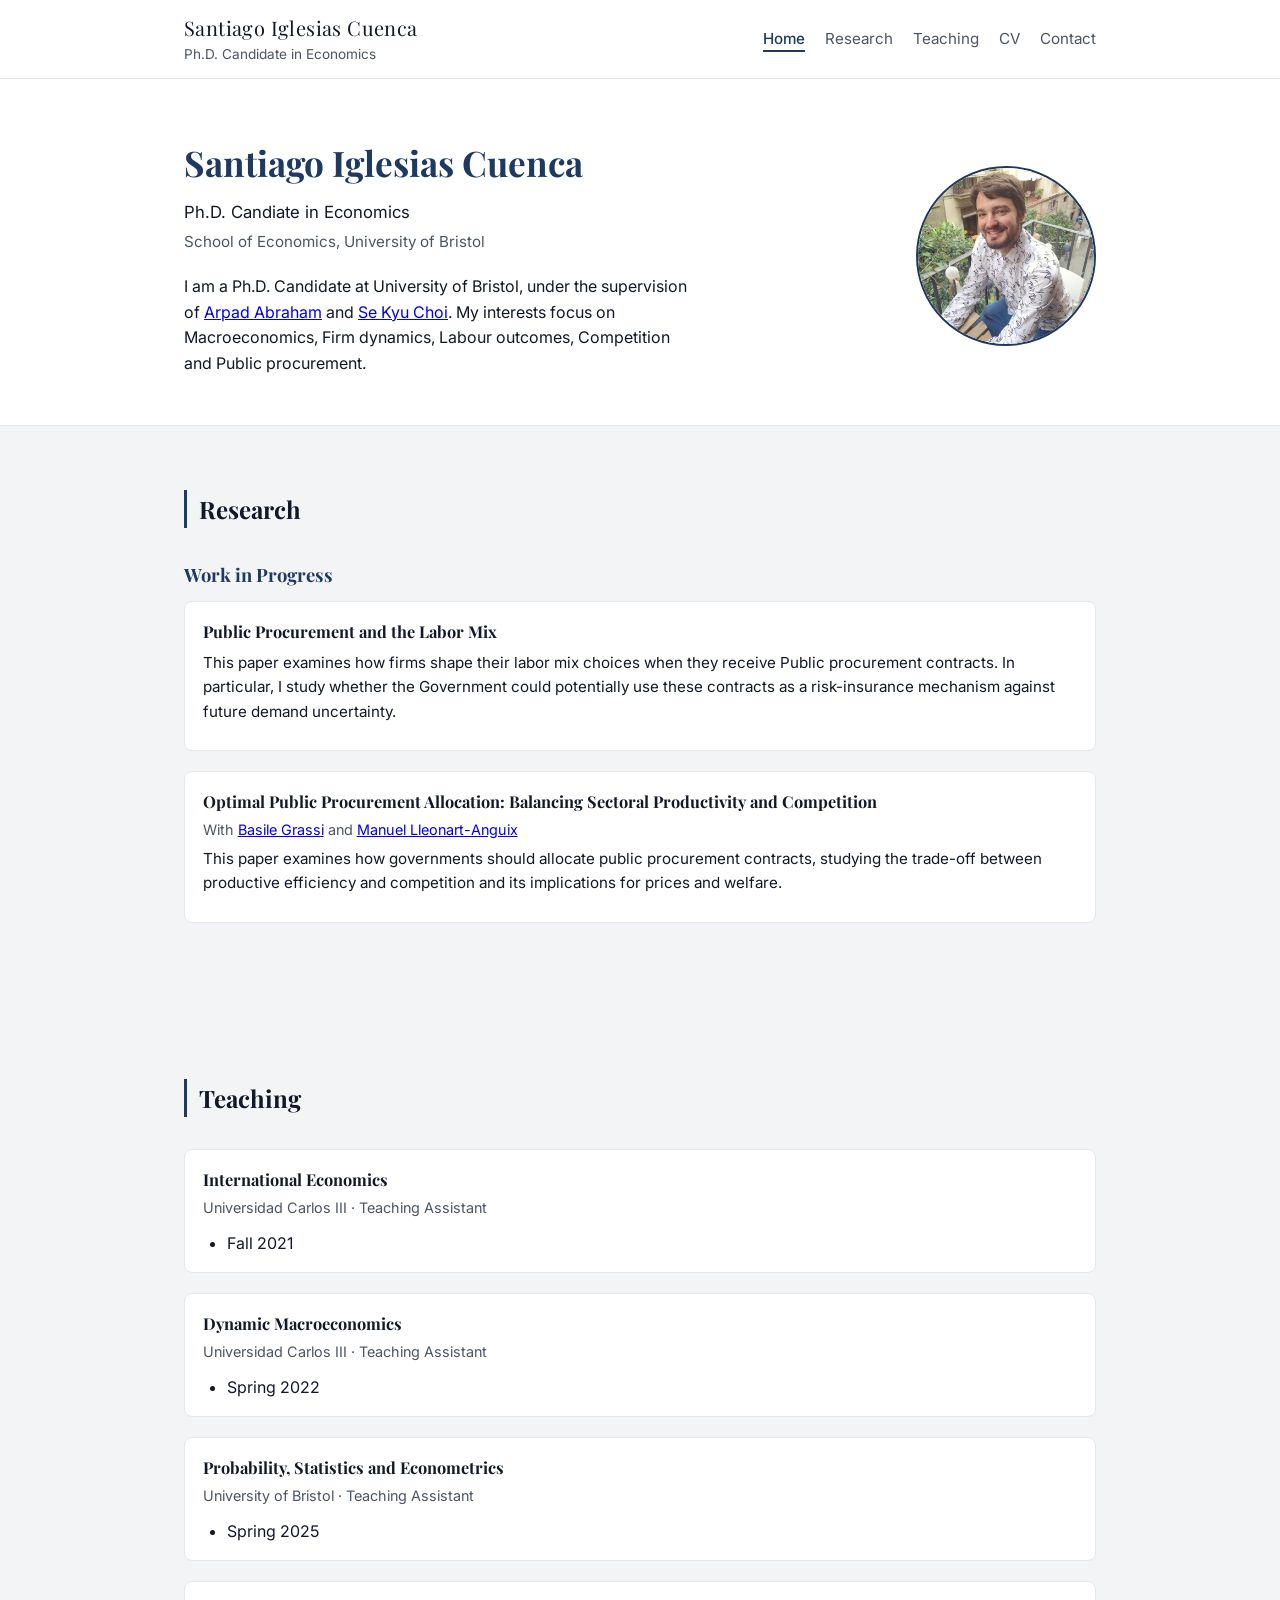
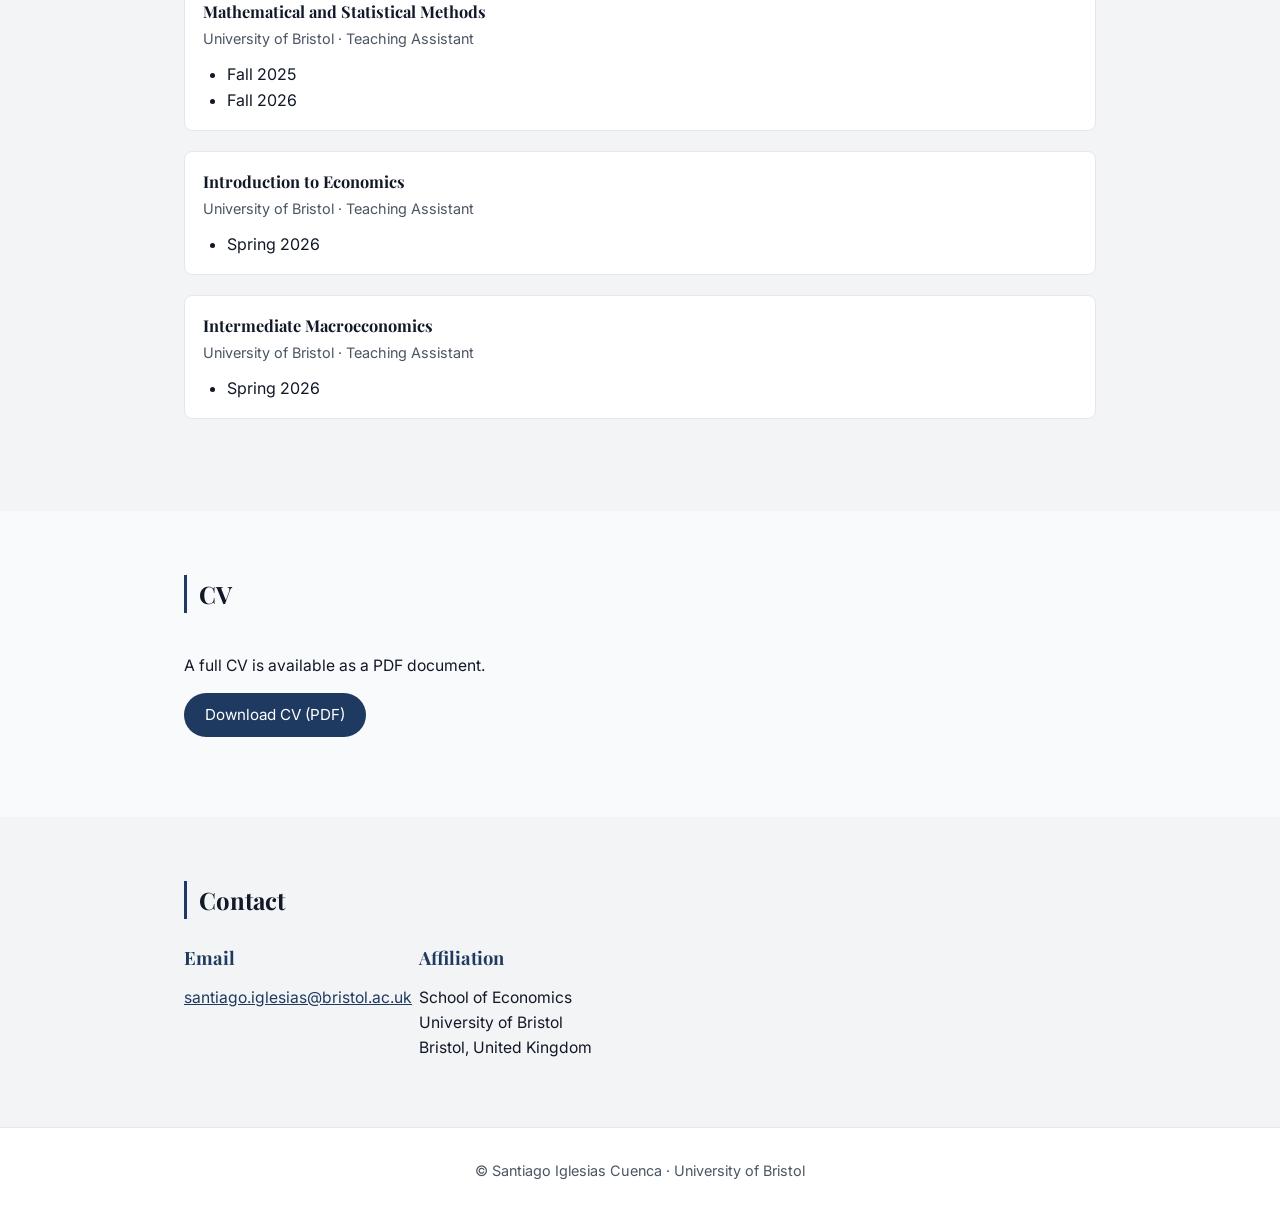
==== index.html @ f50ec3f9 "Update index.html" ====
<!DOCTYPE html>
<html lang="en">
<head>
  <!-- Google tag (gtag.js) -->
<script async src="https://www.googletagmanager.com/gtag/js?id=G-5MHRE9L8VY"></script>
<script>
  window.dataLayer = window.dataLayer || [];
  function gtag(){dataLayer.push(arguments);}
  gtag('js', new Date());

  gtag('config', 'G-5MHRE9L8VY');
</script>
  <meta charset="UTF-8" />
  <title>Santiago Iglesias Cuenca| Ph.D. Candidate in Economics</title>
  <meta name="viewport" content="width=device-width, initial-scale=1" />
  <meta
    name="description"
    content="Academic homepage of Santiago Iglesias Cuenca, Ph.D. Candidate at University of Bristol."
  />
  <link rel="stylesheet" href="styles.css" />
  <!-- Google Fonts: serif for headings, sans-serif for body -->
  <link rel="preconnect" href="https://fonts.googleapis.com" />
  <link rel="preconnect" href="https://fonts.gstatic.com" crossorigin />
  <link
    href="https://fonts.googleapis.com/css2?family=Playfair+Display:wght@500;600&family=Inter:wght@300;400;500&display=swap"
    rel="stylesheet"
  />
</head>
<body>
  <header class="site-header">
    <div class="container header-inner">
      <div class="brand">
        <a href="#home" class="brand-link">
          <span class="brand-name">Santiago Iglesias Cuenca</span>
          <span class="brand-title">Ph.D. Candidate in Economics</span>
        </a>
      </div>
      <nav class="site-nav">
        <button class="nav-toggle" aria-label="Toggle navigation">
          <span class="nav-toggle-line"></span>
          <span class="nav-toggle-line"></span>
        </button>
        <ul class="nav-list">
          <li><a href="#home" class="nav-link active">Home</a></li>
          <li><a href="#research" class="nav-link">Research</a></li>
          <li><a href="#cv" class="nav-link">Teaching</a></li>
          <li><a href="#cv" class="nav-link">CV</a></li>
          <li><a href="#contact" class="nav-link">Contact</a></li>
        </ul>
      </nav>
    </div>
  </header>

  <main id="home">
    <!-- Hero section -->
    <section class="hero">
      <div class="container hero-inner">
        <div class="hero-text">
          <h1 class="hero-name">Santiago Iglesias Cuenca</h1>
          <p class="hero-title">Ph.D. Candiate in Economics</p>
          <p class="hero-affiliation">School of Economics, University of Bristol</p>
          <p class="hero-tagline">
            I am a Ph.D. Candidate at University of Bristol, under the supervision of
            <a href="https://sites.google.com/view/arpadabraham/home" 
            target="_blank"
            rel="noopener noreferrer">Arpad Abraham</a>
            and
            <a href="https://sekyuchoi.github.io/"
            target="_blank"
            rel="noopener noreferrer">Se Kyu Choi</a>.
            My interests focus on Macroeconomics, Firm dynamics, Labour outcomes, Competition and Public procurement.
</p>
        </div>
        <div class="hero-photo">
        <div class="hero-photo"> <img src="assets/img/profile.jpg" alt="Photo of Santiago Iglesias" class="profile-photo"> </div>
        </div>
      </div>
    </section>



    <!-- Research section -->
    <section id="research" class="section section-alt">
      <div class="container section-inner">
        <div class="section-header">
          <h2 class="section-title">Research</h2>
        </div>

        <!-- Work in Progress -->
        <div class="research-block">
          <h3 class="subsection-title">Work in Progress</h3>
          <ul class="research-list">
            <li class="research-item">
              <h4 class="research-title">Public Procurement and the Labor Mix</h4>
              <p class="research-meta"></p>
              <p class="research-abstract">
                This paper examines how firms shape their labor mix choices when they receive Public procurement contracts. In particular, I study whether the Government could potentially use these contracts as a risk-insurance mechanism against future demand uncertainty. 
              </p>
            </li>
            <li class="research-item">
              <h4 class="research-title">Optimal Public Procurement Allocation: Balancing Sectoral Productivity and Competition</h4>
              <p class="research-meta">
                With
                <a href="https://sites.google.com/site/grassibasile/"
                target="_blank"
                rel="noopener noreferrer">Basile Grassi</a>
                and
                <a href="https://mallean.github.io/ManuelLleonart/"
                target="_blank"
                rel="noopener noreferrer">Manuel Lleonart-Anguix</a>
                </p>
              <p class="research-abstract">
               This paper examines how governments should allocate public procurement contracts, studying the trade-off between productive efficiency and competition and its implications for prices and welfare. 
              </p>
            </li>

            
          </ul>
        </div>
      </div>
    </section>

   <!-- Teaching section -->
<section id="teaching" class="section section-alt">
  <div class="container section-inner">
    <div class="section-header">
      <h2 class="section-title">Teaching</h2>
    </div>

    <div class="research-block">
      <ul class="research-list">
        <li class="research-item">
          <h3 class="research-title">International Economics</h3>
          <p class="research-meta">
            Universidad Carlos III · Teaching Assistant
          </p>
          <ul>
            <li>Fall 2021</li>
          </ul>
        </li>

        <li class="research-item">
          <h3 class="research-title">Dynamic Macroeconomics</h3>
          <p class="research-meta">
            Universidad Carlos III · Teaching Assistant
          </p>
          <ul>
            <li>Spring 2022</li>
          </ul>
        </li>

        <li class="research-item">
          <h3 class="research-title">
            Probability, Statistics and Econometrics
          </h3>
          <p class="research-meta">
            University of Bristol · Teaching Assistant
          </p>
          <ul>
            <li>Spring 2025</li>
          </ul>
        </li>

        <li class="research-item">
          <h3 class="research-title">
            Mathematical and Statistical Methods
          </h3>
          <p class="research-meta">
            University of Bristol · Teaching Assistant
          </p>
          <ul>
            <li>Fall 2025</li>
            <li>Fall 2026</li>
          </ul>
        </li>

        <li class="research-item">
          <h3 class="research-title">Introduction to Economics</h3>
          <p class="research-meta">
            University of Bristol · Teaching Assistant
          </p>
          <ul>
            <li>Spring 2026</li>
          </ul>
        </li>

        <li class="research-item">
          <h3 class="research-title">Intermediate Macroeconomics</h3>
          <p class="research-meta">
            University of Bristol · Teaching Assistant
          </p>
          <ul>
            <li>Spring 2026</li>
          </ul>
        </li>
      </ul>
    </div>
  </div>
</section>

    <!-- CV section -->
    <section id="cv" class="section">
      <div class="container section-inner">
        <div class="section-header">
          <h2 class="section-title">CV</h2>
        </div>
        <div class="section-content">
          <p>
            A full CV is available as a PDF document.
          </p>
          <p>
            <a href="assets/files/CV_Santiago_Iglesias.pdf"
               class="button button-primary"
               target="_blank"
               rel="noopener">
              Download CV (PDF)
            </a>
          </p>
          <p class="cv-note">
          </p>
        </div>
      </div>
    </section>

    <!-- Contact section -->
    <section id="contact" class="section section-alt">
      <div class="container section-inner">
        <div class="section-header">
          <h2 class="section-title">Contact</h2>
        </div>
        <div class="section-content contact-content">
          <div class="contact-block">
            <h3 class="subsection-title">Email</h3>
            <p>
              <a href="mailto:santiago.iglesias@bristol.ac.uk">santiago.iglesias@bristol.ac.uk</a>
            </p>
          </div>
          <div class="contact-block">
            <h3 class="subsection-title">Affiliation</h3>
            <p>
              School of Economics<br />
              University of Bristol<br />
              Bristol, United Kingdom
            </p>
          </div>
          <div class="contact-block">
            <h3 class="subsection-title"></h3>
            <ul class="contact-links">

            </ul>
            <p class="contact-note">

            </p>
          </div>
        </div>
      </div>
    </section>

    <button class="back-to-top" aria-label="Back to top">
      ↑
    </button>
  </main>

  <footer class="site-footer">
    <div class="container footer-inner">
      <p>&copy; <span id="year"></span> Santiago Iglesias Cuenca · University of Bristol</p>
    </div>
  </footer>

  <script src="script.js"></script>
</body>
</html>
---- styles.css ----
/* ===== Base styles ===== */

:root {
  --font-heading: "Playfair Display", "Times New Roman", serif;
  --font-body: "Inter", system-ui, -apple-system, BlinkMacSystemFont, "Segoe UI",
    sans-serif;

  --color-bg: #f9fafb;
  --color-bg-alt: #f3f4f6;
  --color-text: #111827;
  --color-text-muted: #4b5563;
  --color-accent: #1f3a60; /* navy */
  --color-border: #e5e7eb;
  --color-highlight-bg: #e5ecf7;
  --color-button-bg: #1f3a60;
  --color-button-text: #ffffff;

  --container-max-width: 960px;
  --spacing-section: 4rem;
}

*,
*::before,
*::after {
  box-sizing: border-box;
}

html {
  scroll-behavior: smooth;
}

body {
  margin: 0;
  font-family: var(--font-body);
  color: var(--color-text);
  background-color: var(--color-bg);
  line-height: 1.6;
}

/* ===== Layout helpers ===== */

.container {
  max-width: var(--container-max-width);
  margin: 0 auto;
  padding: 0 1.5rem;
}

/* ===== Header and navigation ===== */

.site-header {
  position: sticky;
  top: 0;
  z-index: 100;
  background-color: #ffffff;
  border-bottom: 1px solid var(--color-border);
}

.header-inner {
  display: flex;
  align-items: center;
  justify-content: space-between;
  padding: 0.75rem 1.5rem;
}

.brand-link {
  text-decoration: none;
  color: inherit;
}

.brand-name {
  display: block;
  font-family: var(--font-heading);
  font-size: 1.25rem;
  letter-spacing: 0.02em;
}

.brand-title {
  display: block;
  font-size: 0.85rem;
  color: var(--color-text-muted);
}

.site-nav {
  display: flex;
  align-items: center;
  position: relative;
}

.nav-toggle {
  display: none;
  background: none;
  border: none;
  padding: 0.25rem;
  cursor: pointer;
}

.nav-toggle-line {
  display: block;
  width: 20px;
  height: 2px;
  background-color: var(--color-text);
  margin: 4px 0;
}

.nav-list {
  list-style: none;
  display: flex;
  gap: 1.25rem;
  margin: 0;
  padding: 0;
}

.nav-link {
  text-decoration: none;
  color: var(--color-text-muted);
  font-size: 0.95rem;
  position: relative;
  padding-bottom: 0.1rem;
}

.nav-link:hover {
  color: var(--color-text);
}

.nav-link.active {
  color: var(--color-accent);
  font-weight: 500;
}

.nav-link.active::after {
  content: "";
  position: absolute;
  left: 0;
  bottom: -0.15rem;
  width: 100%;
  height: 2px;
  background-color: var(--color-accent);
}

/* ===== Hero section ===== */

.hero {
  padding: 3.5rem 0 3rem;
  background-color: #ffffff;
  border-bottom: 1px solid var(--color-border);
}

.hero-inner {
  display: grid;
  grid-template-columns: minmax(0, 2.2fr) minmax(0, 1.2fr);
  gap: 3rem;
  align-items: center;
}

.hero-name {
  font-family: var(--font-heading);
  font-size: 2.2rem;
  margin: 0 0 0.5rem;
  color: var(--color-accent);
}

.hero-title {
  font-size: 1.05rem;
  margin: 0 0 0.25rem;
}

.hero-affiliation {
  font-size: 0.95rem;
  color: var(--color-text-muted);
  margin: 0 0 1.25rem;
}

.hero-tagline {
  margin: 0;
  max-width: 32rem;
}

.hero-photo {
  display: flex;
  justify-content: flex-end;
}

.profile-photo { width: 180px; height: 180px; border-radius: 999px; object-fit: cover; border: 2px solid var(--color-accent); }

/* Fallback shown if assets/img/profile.jpg is missing */
.photo-initials {
  width: 180px;
  height: 180px;
  border-radius: 999px;
  border: 2px solid var(--color-accent);
  background-color: var(--color-highlight-bg);
  display: none;
  align-items: center;
  justify-content: center;
  font-family: var(--font-heading);
  font-size: 2.5rem;
  color: var(--color-accent);
}

.hero-photo.no-photo .profile-photo { display: none; }
.hero-photo.no-photo .photo-initials { display: flex; }

.research-interests {
  margin: 1rem 0 0;
  font-size: 0.92rem;
  color: var(--color-text-muted);
}

/* ===== Highlight section ===== */

.highlight {
  padding: 2.25rem 0 0;
}

.highlight-box {
  background-color: var(--color-highlight-bg);
  border-radius: 0.75rem;
  padding: 1.75rem 1.5rem;
  border: 1px solid #cbd5f5;
}

.highlight-box p {
  margin-top: 0.75rem;
  margin-bottom: 0;
}

.highlight-note {
  font-size: 0.9rem;
  color: var(--color-text-muted);
  margin-top: 0.5rem;
}

/* ===== Sections ===== */

.section {
  padding: var(--spacing-section) 0;
  background-color: var(--color-bg);
}

.section-alt {
  background-color: var(--color-bg-alt);
}

.section-inner {
  display: flex;
  flex-direction: column;
  gap: 1.5rem;
}

.section-header {
  border-left: 3px solid var(--color-accent);
  padding-left: 0.75rem;
}

.section-title {
  font-family: var(--font-heading);
  font-size: 1.5rem;
  margin: 0;
}

.section-content {
  max-width: 42rem;
  font-size: 0.98rem;
}

/* ===== Research ===== */

.research-block {
  margin-top: 0.5rem;
  margin-bottom: 1.75rem;
}

.subsection-title {
  font-family: var(--font-heading);
  font-size: 1.15rem;
  margin: 0 0 0.75rem;
  color: var(--color-accent);
}

.research-list {
  list-style: none;
  margin: 0;
  padding: 0;
  display: flex;
  flex-direction: column;
  gap: 1.25rem;
}

.research-item {
  background-color: #ffffff;
  border-radius: 0.5rem;
  padding: 1rem 1.1rem;
  border: 1px solid var(--color-border);
}

.research-title {
  margin: 0 0 0.2rem;
  font-family: var(--font-heading);
  font-size: 1.02rem;
}

.research-meta {
  margin: 0 0 0.4rem;
  font-size: 0.9rem;
  color: var(--color-text-muted);
}

.research-abstract {
  margin: 0 0 0.65rem;
  font-size: 0.95rem;
}

.research-links {
  display: flex;
  flex-wrap: wrap;
  gap: 0.75rem;
}

.research-link {
  font-size: 0.9rem;
  text-decoration: none;
  color: var(--color-accent);
  border-bottom: 1px solid transparent;
}

.research-link:hover {
  border-color: var(--color-accent);
}

/* ===== Teaching ===== */

#teaching .research-item > ul {
  list-style-type: disc;
  padding-left: 1.5rem;
  margin: 0.75rem 0 0;
}


/* ===== Buttons ===== */

.button {
  display: inline-block;
  padding: 0.55rem 1.25rem;
  border-radius: 999px;
  border: 1px solid transparent;
  font-size: 0.95rem;
  text-decoration: none;
  cursor: pointer;
}

.button-primary {
  background-color: var(--color-button-bg);
  color: var(--color-button-text);
}

.button-primary:hover {
  opacity: 0.9;
}

.cv-note {
  font-size: 0.9rem;
  color: var(--color-text-muted);
}

/* ===== Contact ===== */

.contact-content {
  display: grid;
  grid-template-columns: repeat(3, minmax(0, 1fr));
  gap: 2rem;
}

.contact-block a {
  color: var(--color-accent);
}

.contact-block p {
  margin: 0.2rem 0;
}

.contact-links {
  list-style: none;
  padding: 0;
  margin: 0.25rem 0 0;
}

.contact-links li {
  margin-bottom: 0.15rem;
}

.contact-links a {
  text-decoration: none;
  color: var(--color-accent);
}

.contact-links a:hover {
  text-decoration: underline;
}

.contact-note {
  font-size: 0.9rem;
  color: var(--color-text-muted);
}

/* ===== Back to top ===== */

.back-to-top {
  position: fixed;
  right: 1.5rem;
  bottom: 1.5rem;
  width: 2.25rem;
  height: 2.25rem;
  border-radius: 999px;
  border: 1px solid var(--color-border);
  background-color: #ffffff;
  color: var(--color-accent);
  font-size: 1.2rem;
  cursor: pointer;
  display: none;
  align-items: center;
  justify-content: center;
  box-shadow: 0 8px 20px rgba(15, 23, 42, 0.08);
}

/* ===== Footer ===== */

.site-footer {
  border-top: 1px solid var(--color-border);
  background-color: #ffffff;
  padding: 1rem 0;
}

.footer-inner {
  text-align: center;
  font-size: 0.9rem;
  color: var(--color-text-muted);
}

/* ===== Responsive ===== */

@media (max-width: 768px) {
  .hero-inner {
    grid-template-columns: 1fr;
    gap: 2rem;
  }

  .hero-photo {
    justify-content: flex-start;
  }

  .profile-photo,
  .photo-initials {
    width: 140px;
    height: 140px;
  }

  .contact-content {
    grid-template-columns: 1fr;
  }

  .nav-toggle {
    display: inline-block;
  }

  .nav-list {
    position: absolute;
    top: 100%;
    right: 0;
    background-color: #ffffff;
    flex-direction: column;
    align-items: flex-start;
    padding: 0.75rem 1.25rem;
    border: 1px solid var(--color-border);
    margin-top: 0.5rem;
    display: none;
  }

  .nav-list.open {
    display: flex;
  }
}

/* ===== Accessibility ===== */

a:focus-visible,
button:focus-visible {
  outline: 2px solid var(--color-accent);
  outline-offset: 2px;
}

@media (prefers-reduced-motion: reduce) {
  html { scroll-behavior: auto; }
}
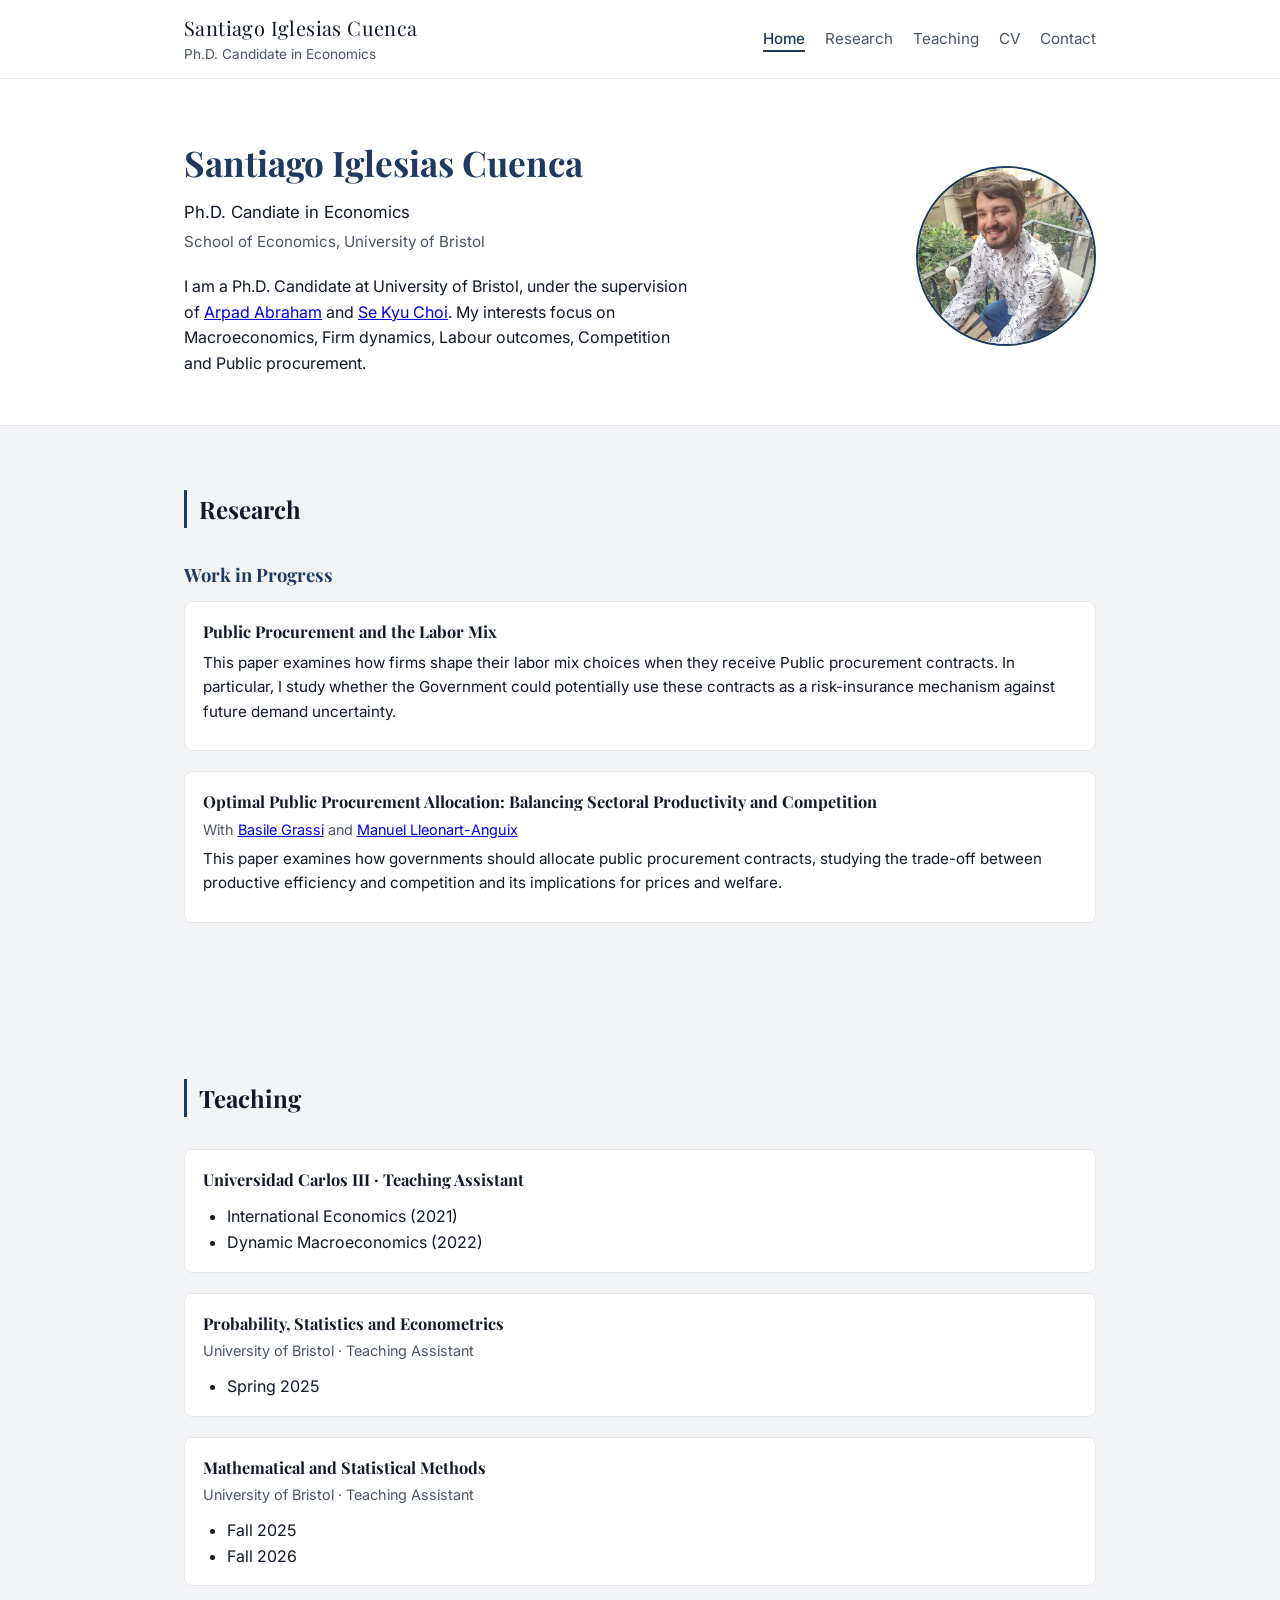
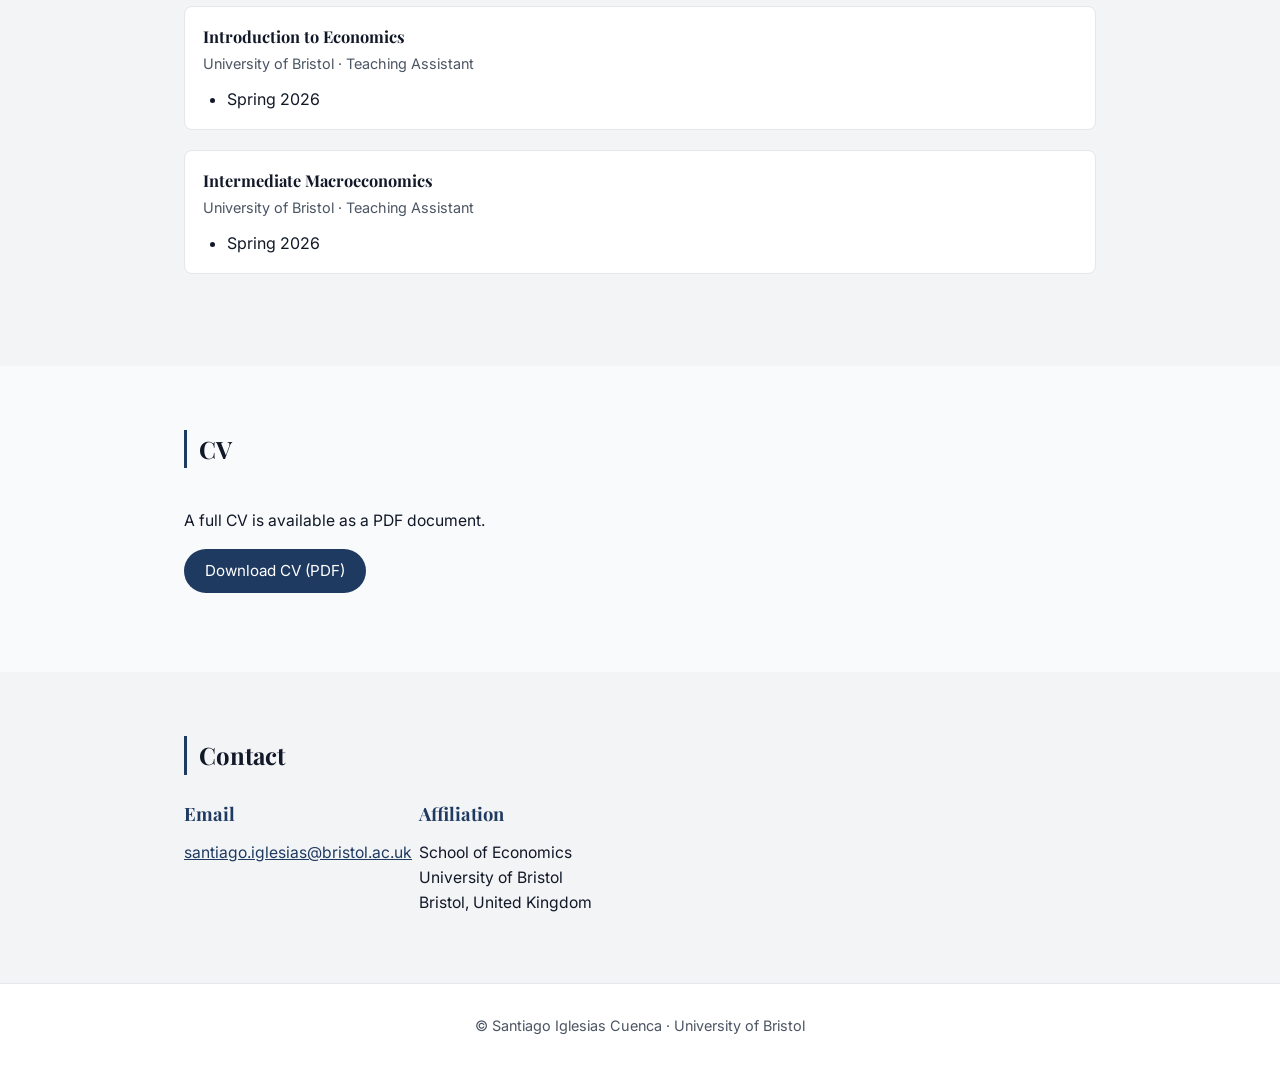
==== commit 4a73b4da: "Restore index.html with original content" ====
--- a/index.html
+++ b/index.html
@@ -130,22 +130,10 @@
     <div class="research-block">
       <ul class="research-list">
         <li class="research-item">
-          <h3 class="research-title">International Economics</h3>
-          <p class="research-meta">
-            Universidad Carlos III · Teaching Assistant
-          </p>
-          <ul>
-            <li>Fall 2021</li>
-          </ul>
-        </li>
-
-        <li class="research-item">
-          <h3 class="research-title">Dynamic Macroeconomics</h3>
-          <p class="research-meta">
-            Universidad Carlos III · Teaching Assistant
-          </p>
-          <ul>
-            <li>Spring 2022</li>
+          <h3 class="research-title">Universidad Carlos III · Teaching Assistant</h3>
+          <ul>
+            <li>International Economics (2021)</li>
+            <li>Dynamic Macroeconomics (2022)</li>
           </ul>
         </li>
 
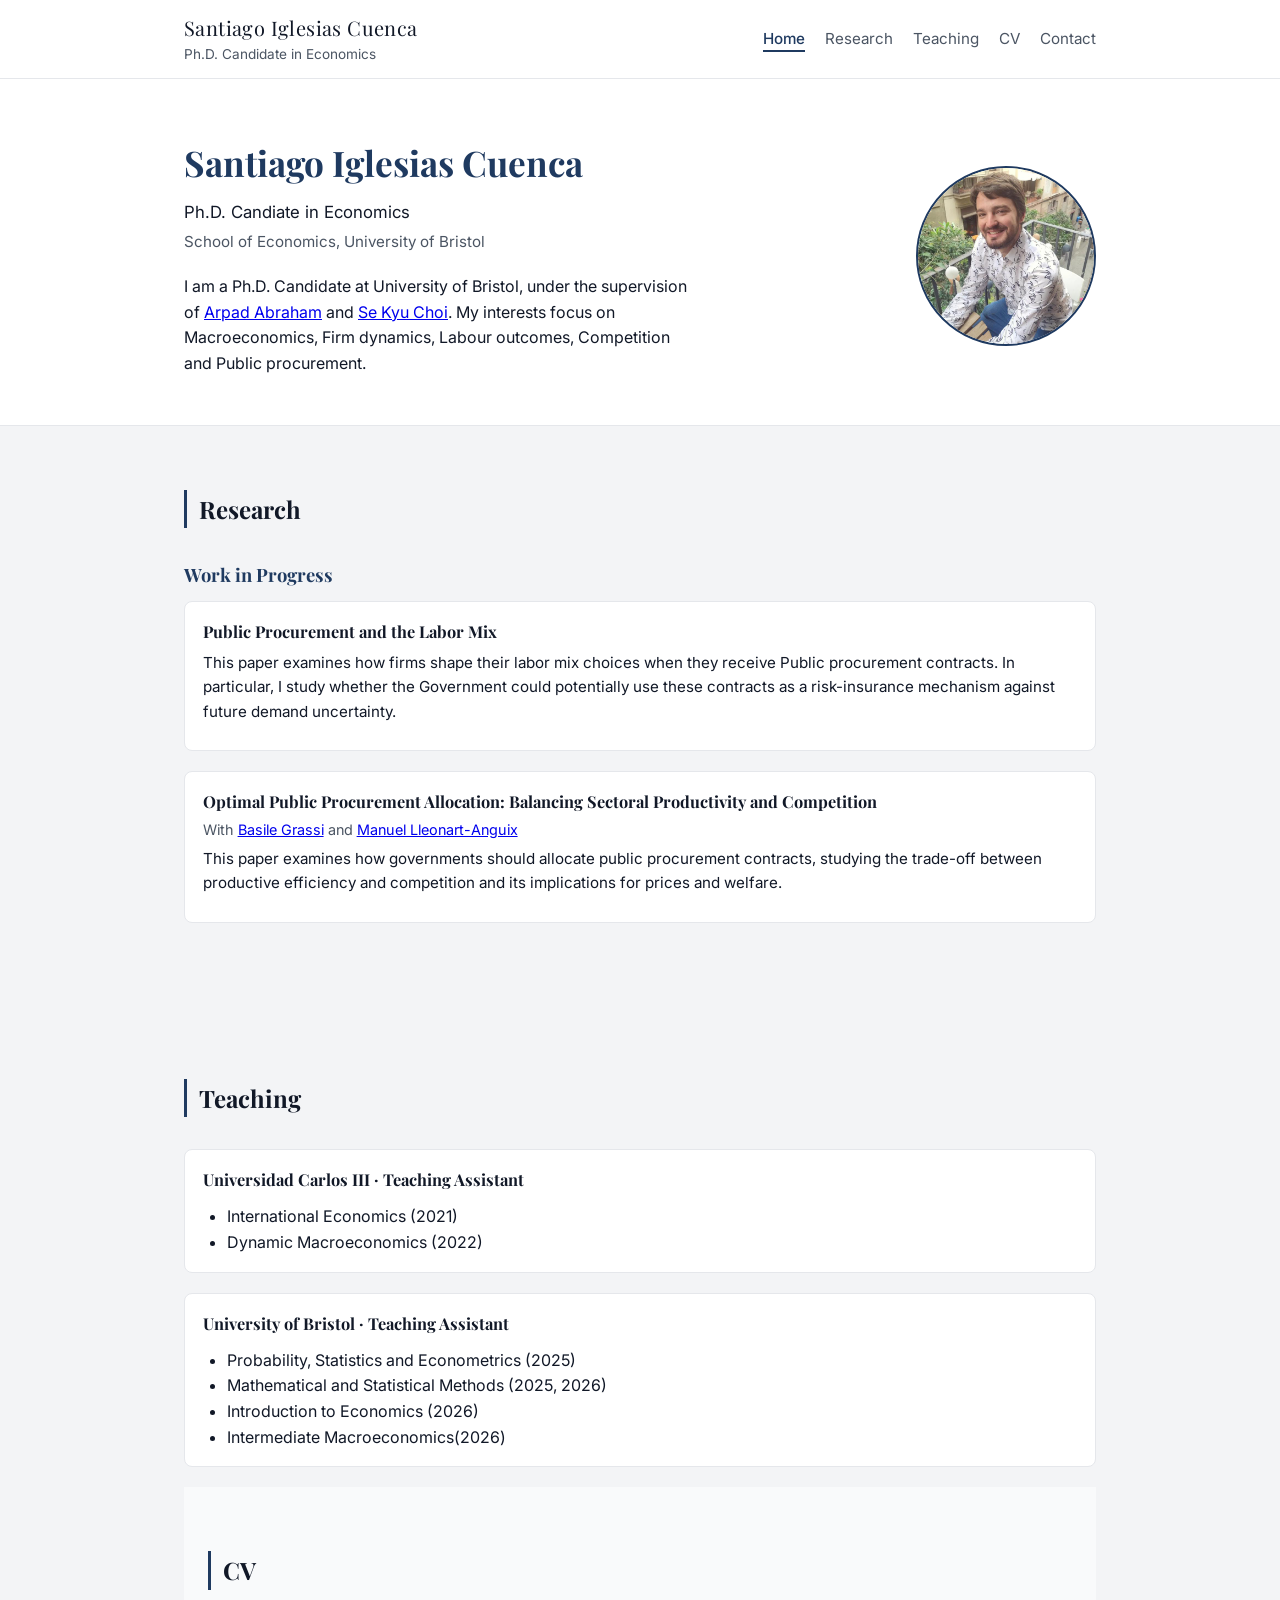
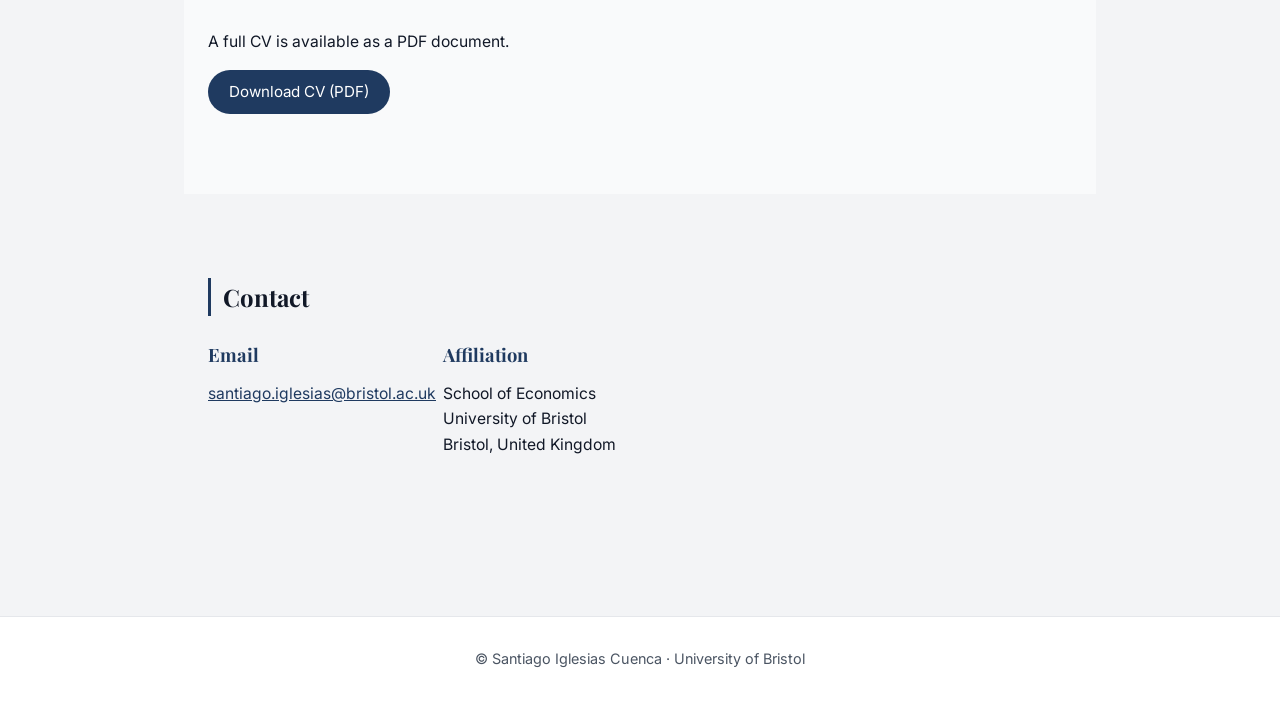
==== commit 904d448b: "Update index.html" ====
--- a/index.html
+++ b/index.html
@@ -130,7 +130,7 @@
     <div class="research-block">
       <ul class="research-list">
         <li class="research-item">
-          <h3 class="research-title">Universidad Carlos III · Teaching Assistant</h3>
+          <h3 class="research-title"> Universidad Carlos III · Teaching Assistant </h3>
           <ul>
             <li>International Economics (2021)</li>
             <li>Dynamic Macroeconomics (2022)</li>
@@ -138,53 +138,14 @@
         </li>
 
         <li class="research-item">
-          <h3 class="research-title">
-            Probability, Statistics and Econometrics
-          </h3>
-          <p class="research-meta">
-            University of Bristol · Teaching Assistant
-          </p>
+          <h3 class="research-title"> University of Bristol · Teaching Assistant </h3>
           <ul>
-            <li>Spring 2025</li>
+            <li>Probability, Statistics and Econometrics (2025)</li>
+            <li>Mathematical and Statistical Methods (2025, 2026)</li>
+            <li>Introduction to Economics (2026)</li>
+            <li>Intermediate Macroeconomics(2026)</li>
           </ul>
         </li>
-
-        <li class="research-item">
-          <h3 class="research-title">
-            Mathematical and Statistical Methods
-          </h3>
-          <p class="research-meta">
-            University of Bristol · Teaching Assistant
-          </p>
-          <ul>
-            <li>Fall 2025</li>
-            <li>Fall 2026</li>
-          </ul>
-        </li>
-
-        <li class="research-item">
-          <h3 class="research-title">Introduction to Economics</h3>
-          <p class="research-meta">
-            University of Bristol · Teaching Assistant
-          </p>
-          <ul>
-            <li>Spring 2026</li>
-          </ul>
-        </li>
-
-        <li class="research-item">
-          <h3 class="research-title">Intermediate Macroeconomics</h3>
-          <p class="research-meta">
-            University of Bristol · Teaching Assistant
-          </p>
-          <ul>
-            <li>Spring 2026</li>
-          </ul>
-        </li>
-      </ul>
-    </div>
-  </div>
-</section>
 
     <!-- CV section -->
     <section id="cv" class="section">
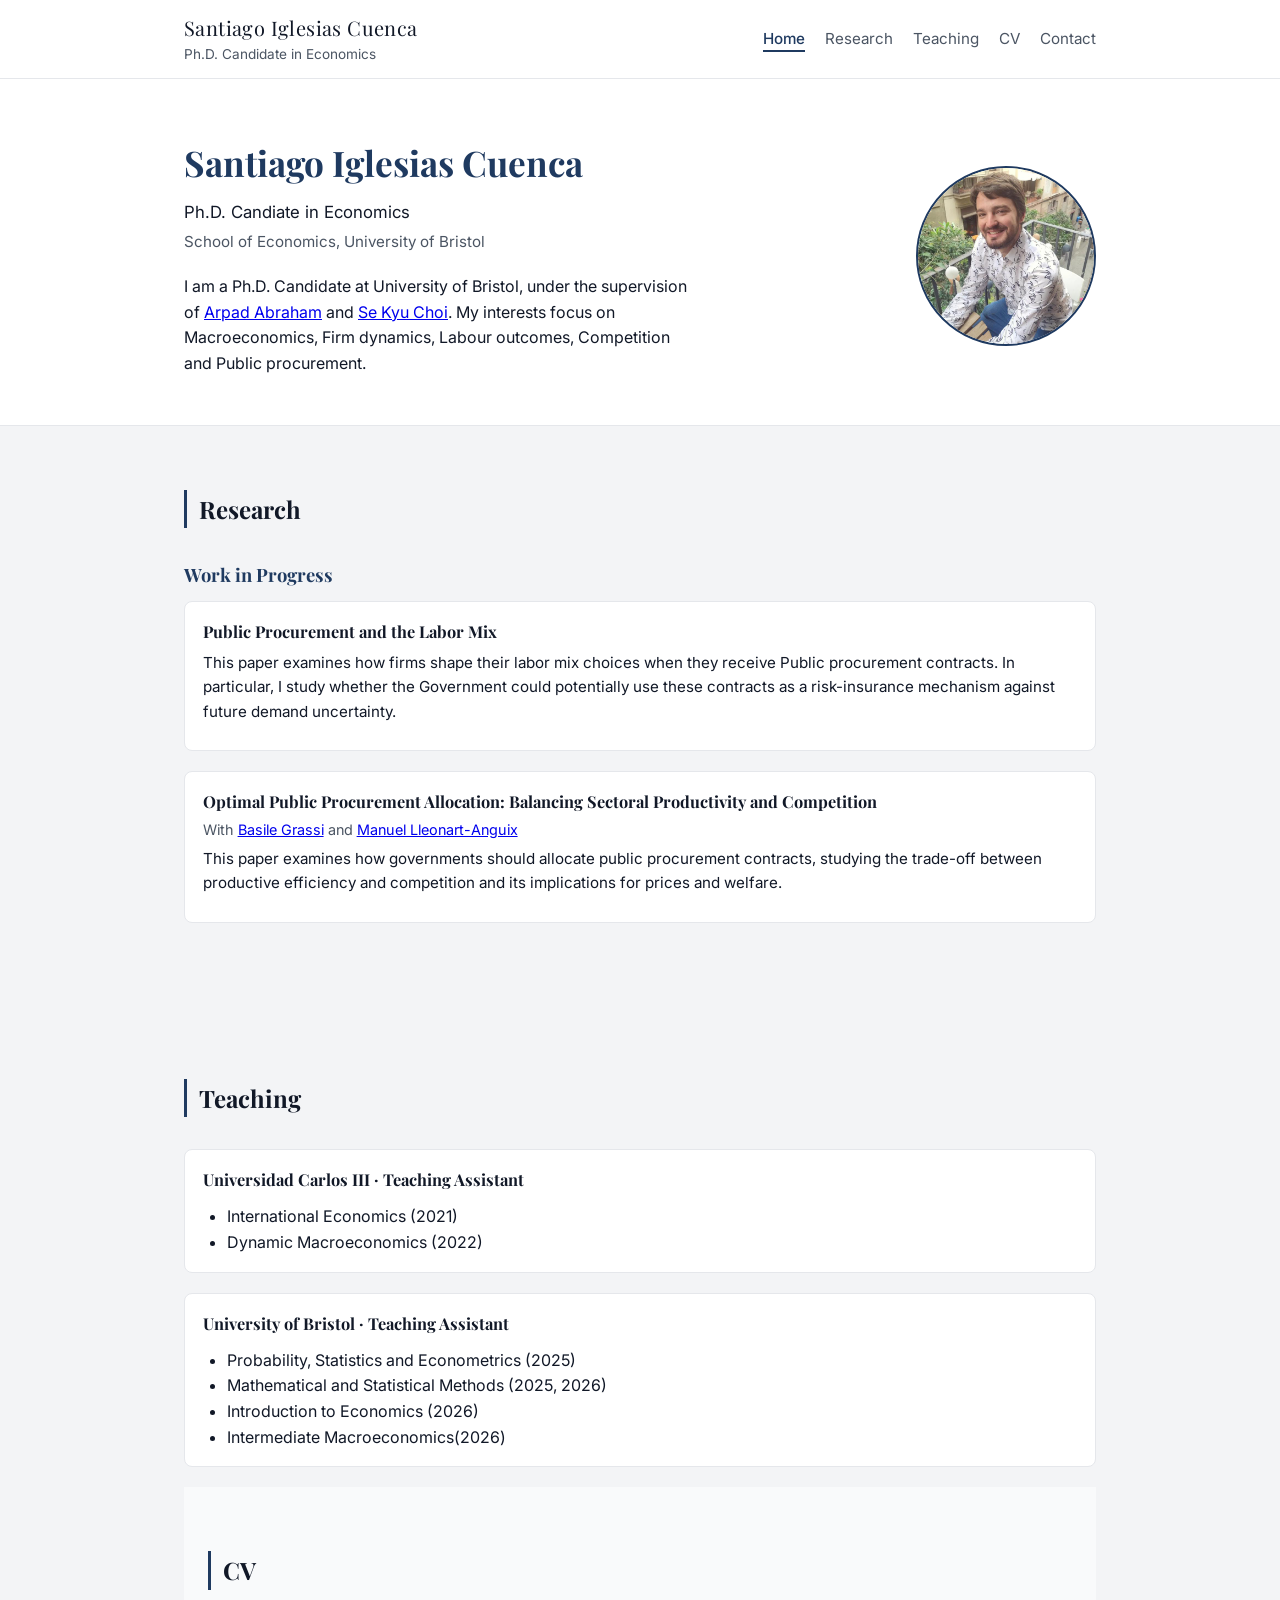
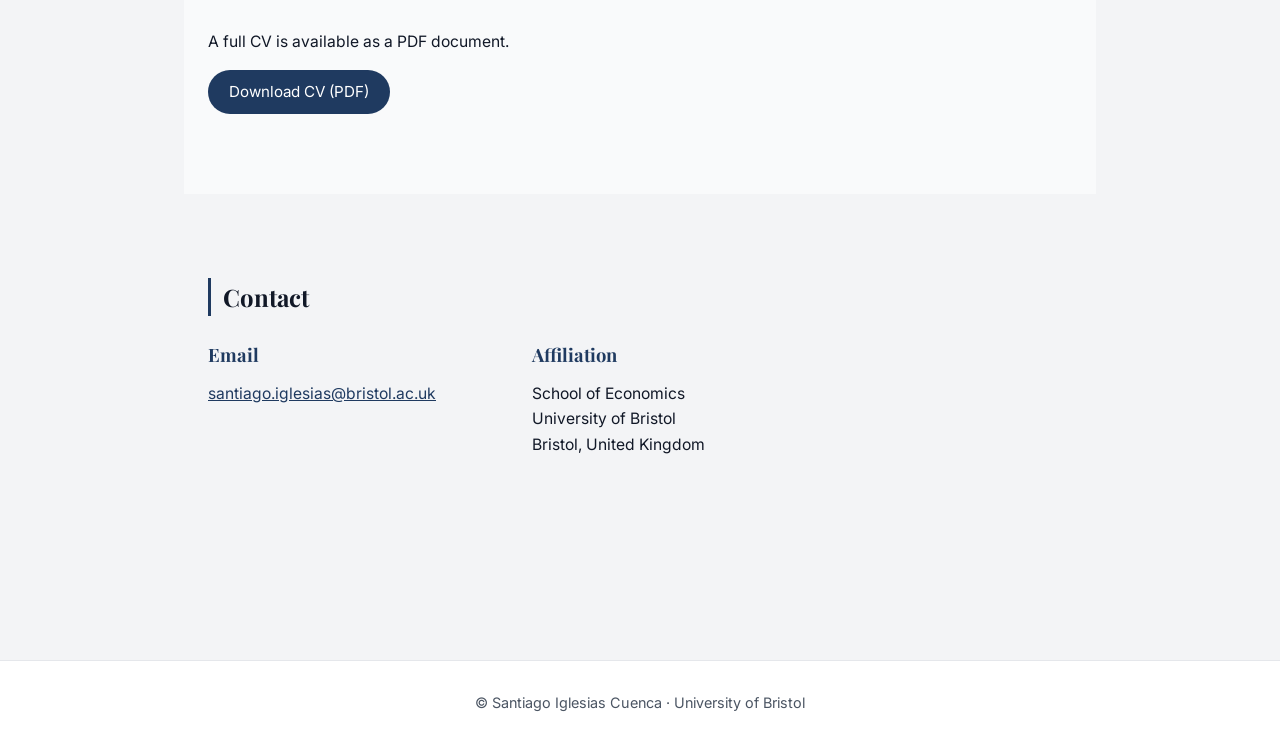
==== commit 56d82f9f: "Update index.html" ====
--- a/index.html
+++ b/index.html
@@ -43,7 +43,7 @@
         <ul class="nav-list">
           <li><a href="#home" class="nav-link active">Home</a></li>
           <li><a href="#research" class="nav-link">Research</a></li>
-          <li><a href="#cv" class="nav-link">Teaching</a></li>
+          <li><a href="#teaching" class="nav-link">Teaching</a></li>
           <li><a href="#cv" class="nav-link">CV</a></li>
           <li><a href="#contact" class="nav-link">Contact</a></li>
         </ul>
--- a/styles.css
+++ b/styles.css
@@ -366,9 +366,11 @@
 
 .contact-content {
   display: grid;
-  grid-template-columns: repeat(3, minmax(0, 1fr));
-  gap: 2rem;
-}
+  grid-template-columns: max-content minmax(0, 1fr);
+  column-gap: 6rem;
+  row-gap: 2rem;
+  max-width: 100%;
+  }
 
 .contact-block a {
   color: var(--color-accent);
@@ -455,7 +457,7 @@
   }
 
   .contact-content {
-    grid-template-columns: 1fr;
+  grid-template-columns: 1fr;
   }
 
   .nav-toggle {
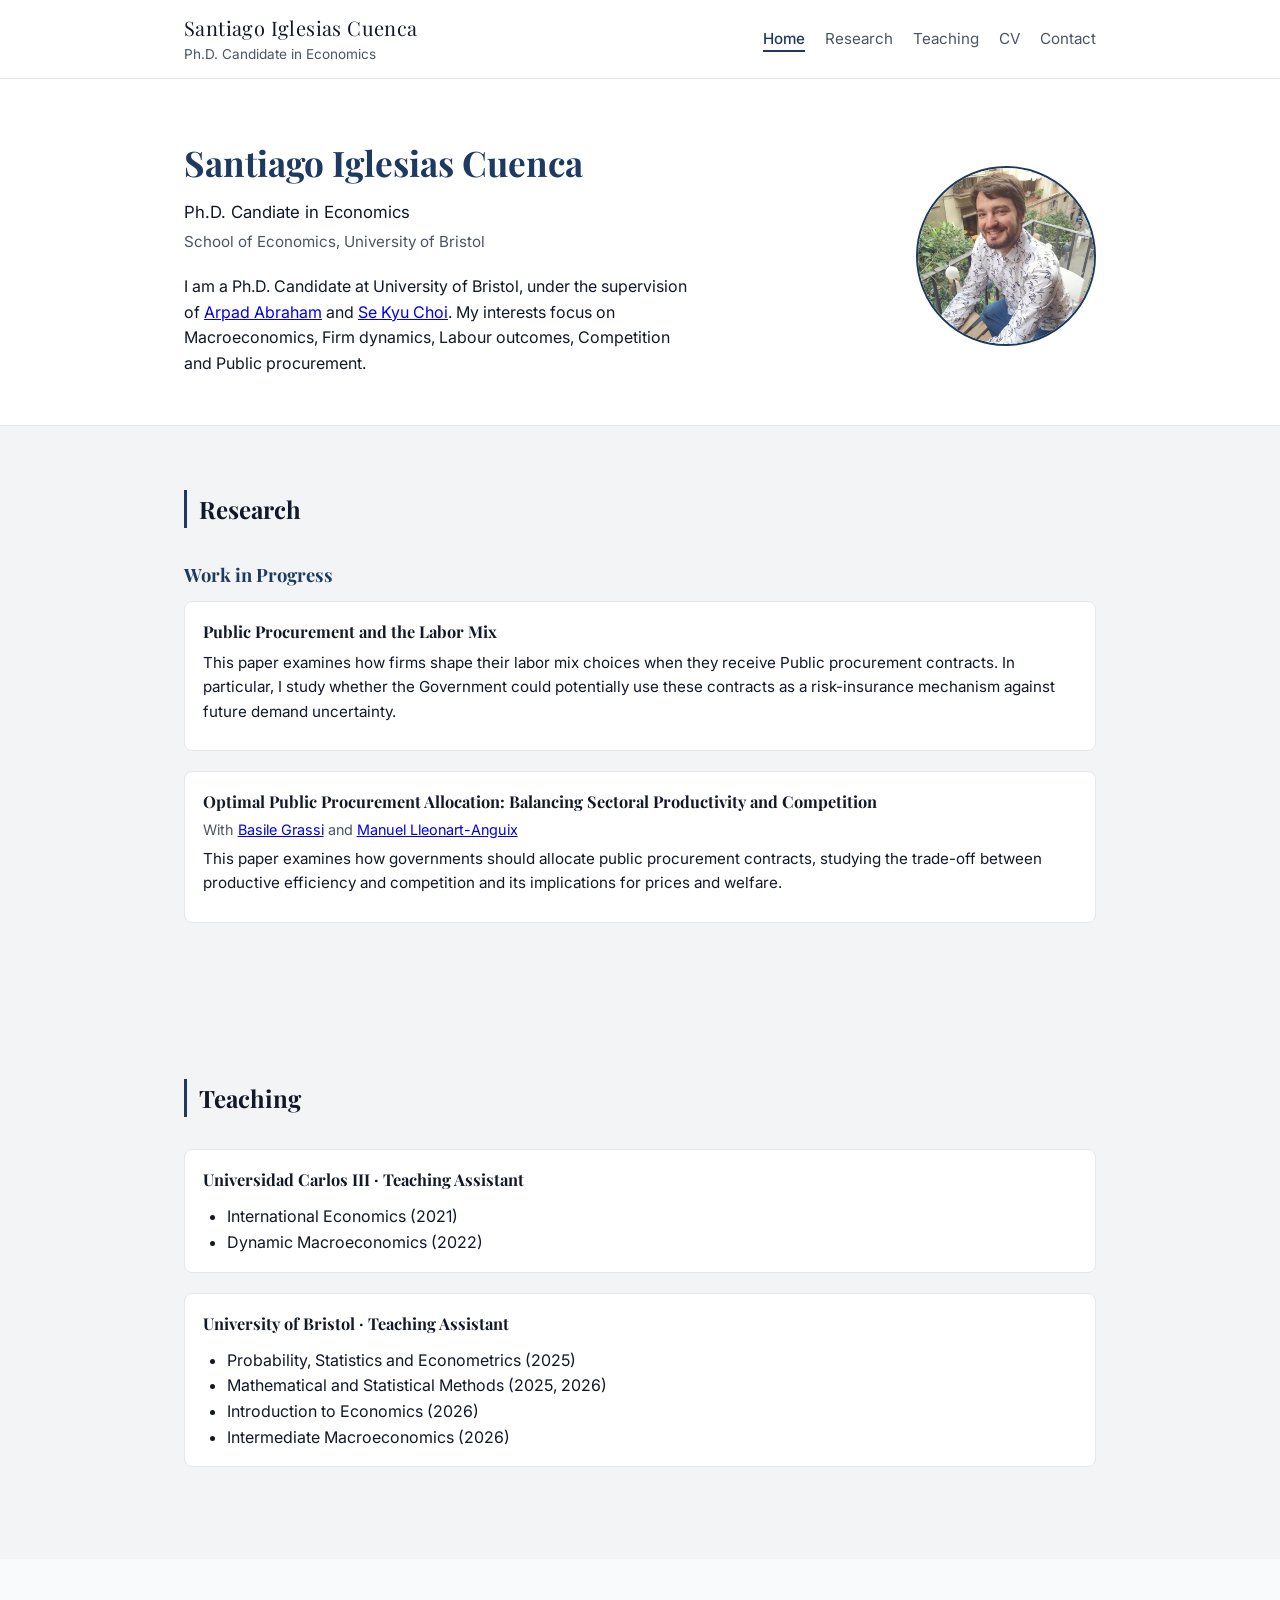
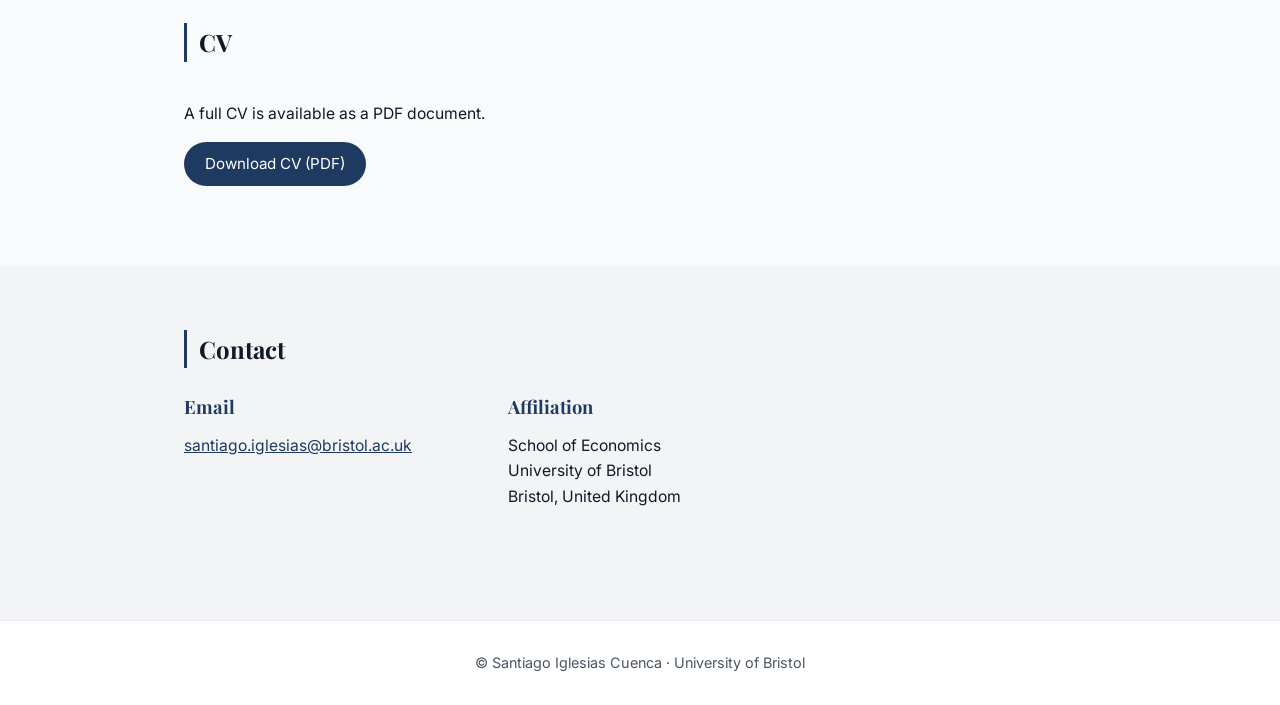
==== commit d260bd26: "Fix HTML encoding issues in index.html" ====
--- a/index.html
+++ b/index.html
@@ -143,9 +143,13 @@
             <li>Probability, Statistics and Econometrics (2025)</li>
             <li>Mathematical and Statistical Methods (2025, 2026)</li>
             <li>Introduction to Economics (2026)</li>
-            <li>Intermediate Macroeconomics(2026)</li>
+            <li>Intermediate Macroeconomics (2026)</li>
           </ul>
         </li>
+      </ul>
+    </div>
+  </div>
+</section>
 
     <!-- CV section -->
     <section id="cv" class="section">
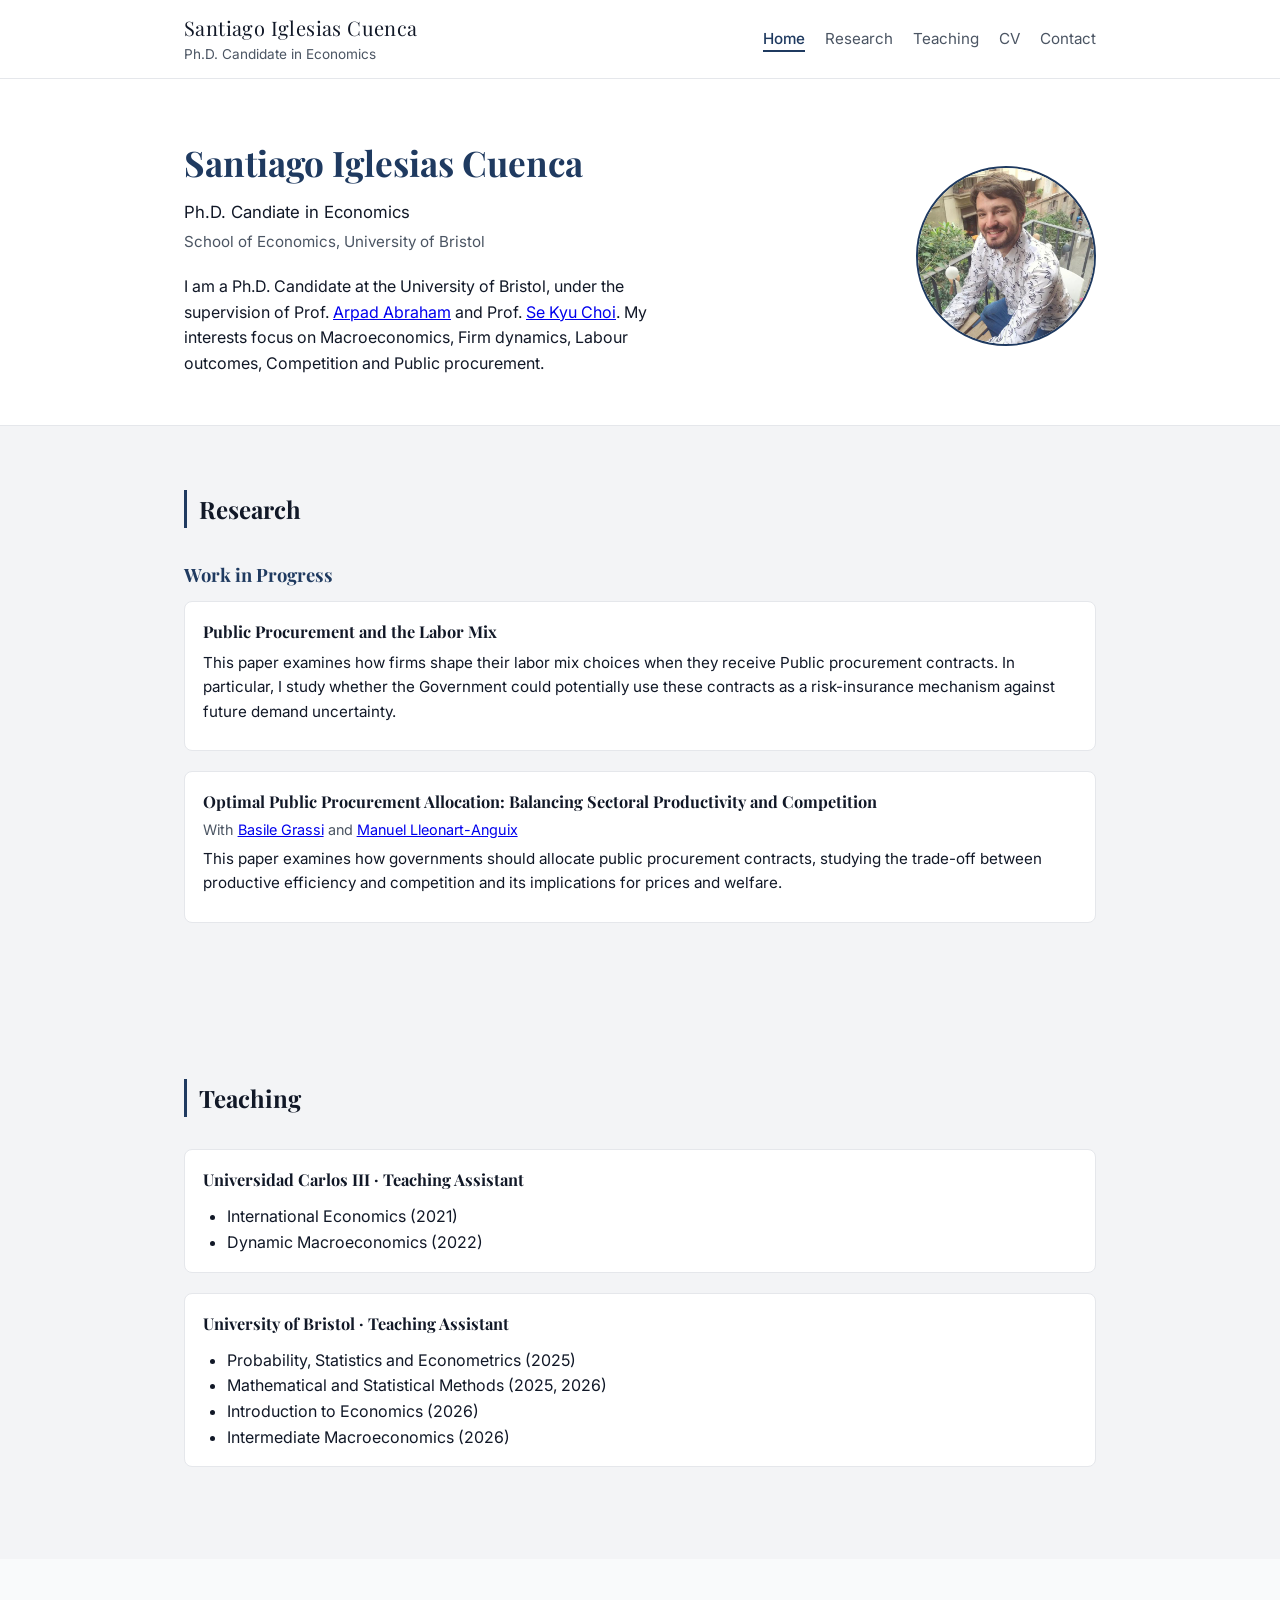
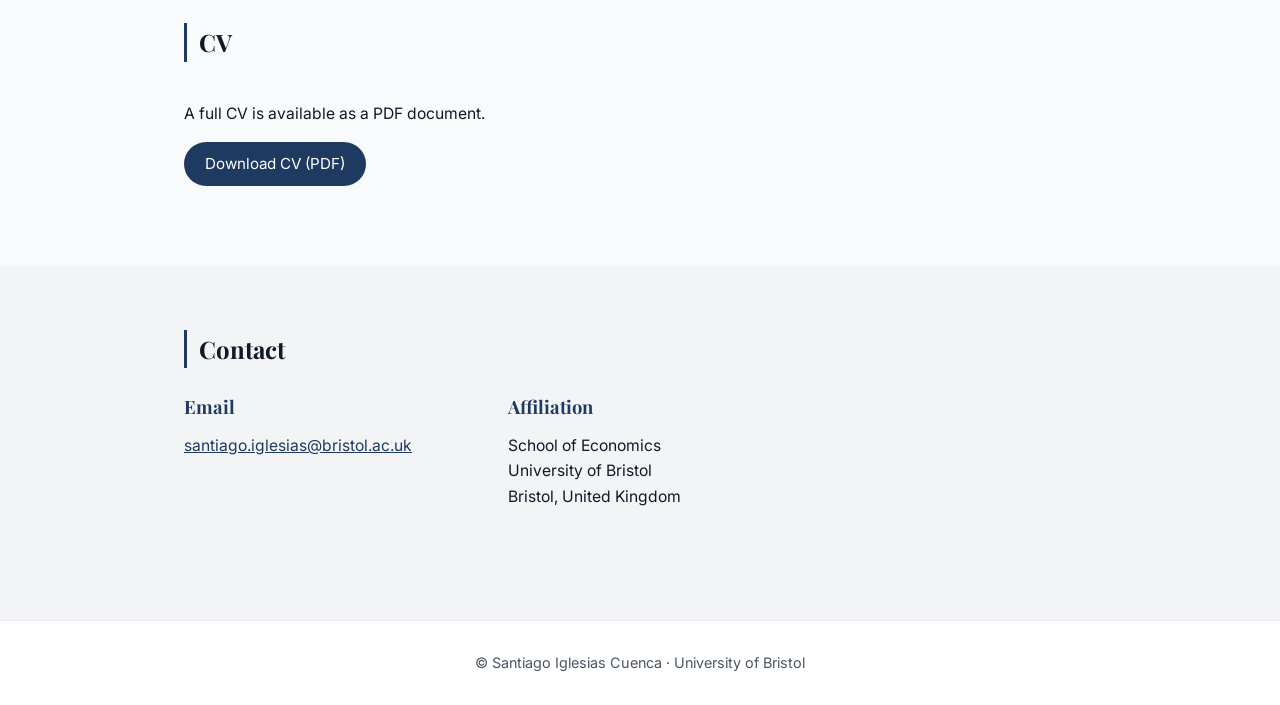
==== commit ed175cb3: "Fix HTML encoding issues in index.html" ====
--- a/index.html
+++ b/index.html
@@ -60,11 +60,11 @@
           <p class="hero-title">Ph.D. Candiate in Economics</p>
           <p class="hero-affiliation">School of Economics, University of Bristol</p>
           <p class="hero-tagline">
-            I am a Ph.D. Candidate at University of Bristol, under the supervision of
+            I am a Ph.D. Candidate at the University of Bristol, under the supervision of Prof.
             <a href="https://sites.google.com/view/arpadabraham/home" 
             target="_blank"
             rel="noopener noreferrer">Arpad Abraham</a>
-            and
+            and Prof.
             <a href="https://sekyuchoi.github.io/"
             target="_blank"
             rel="noopener noreferrer">Se Kyu Choi</a>.
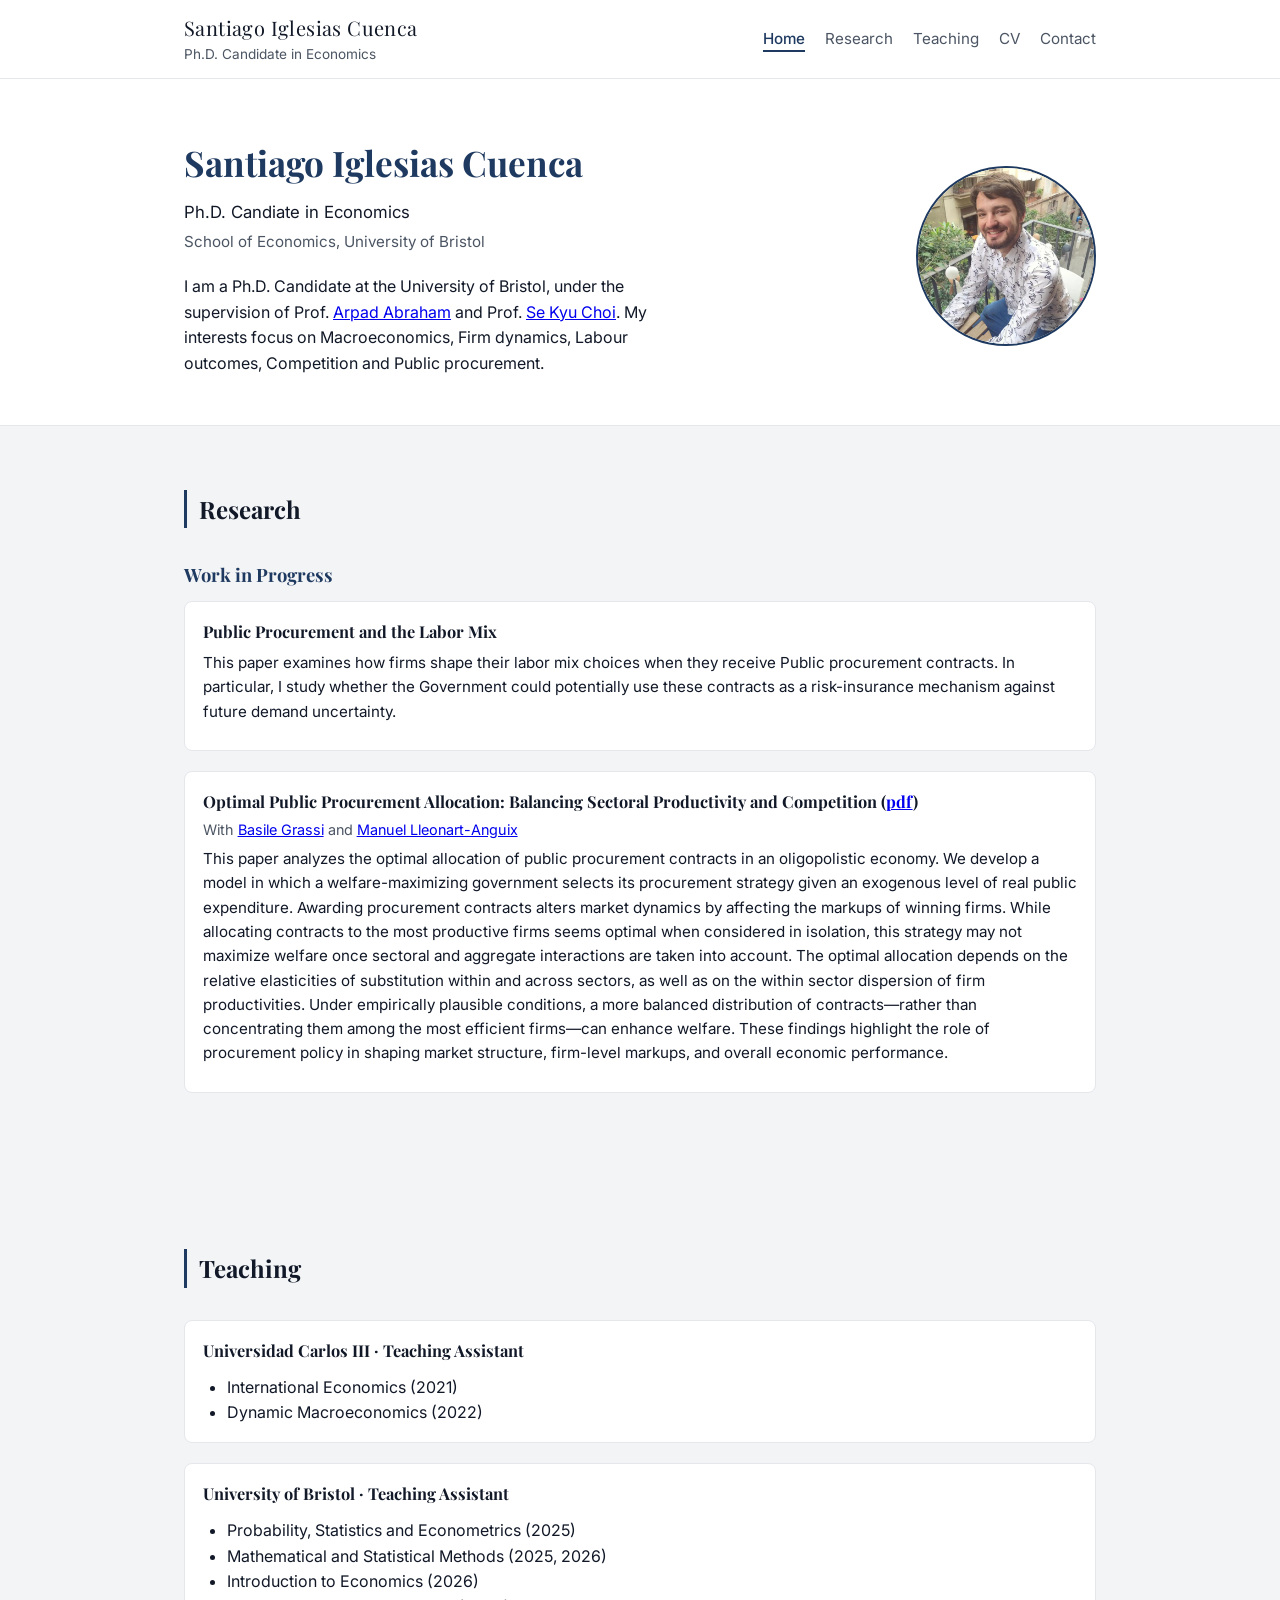
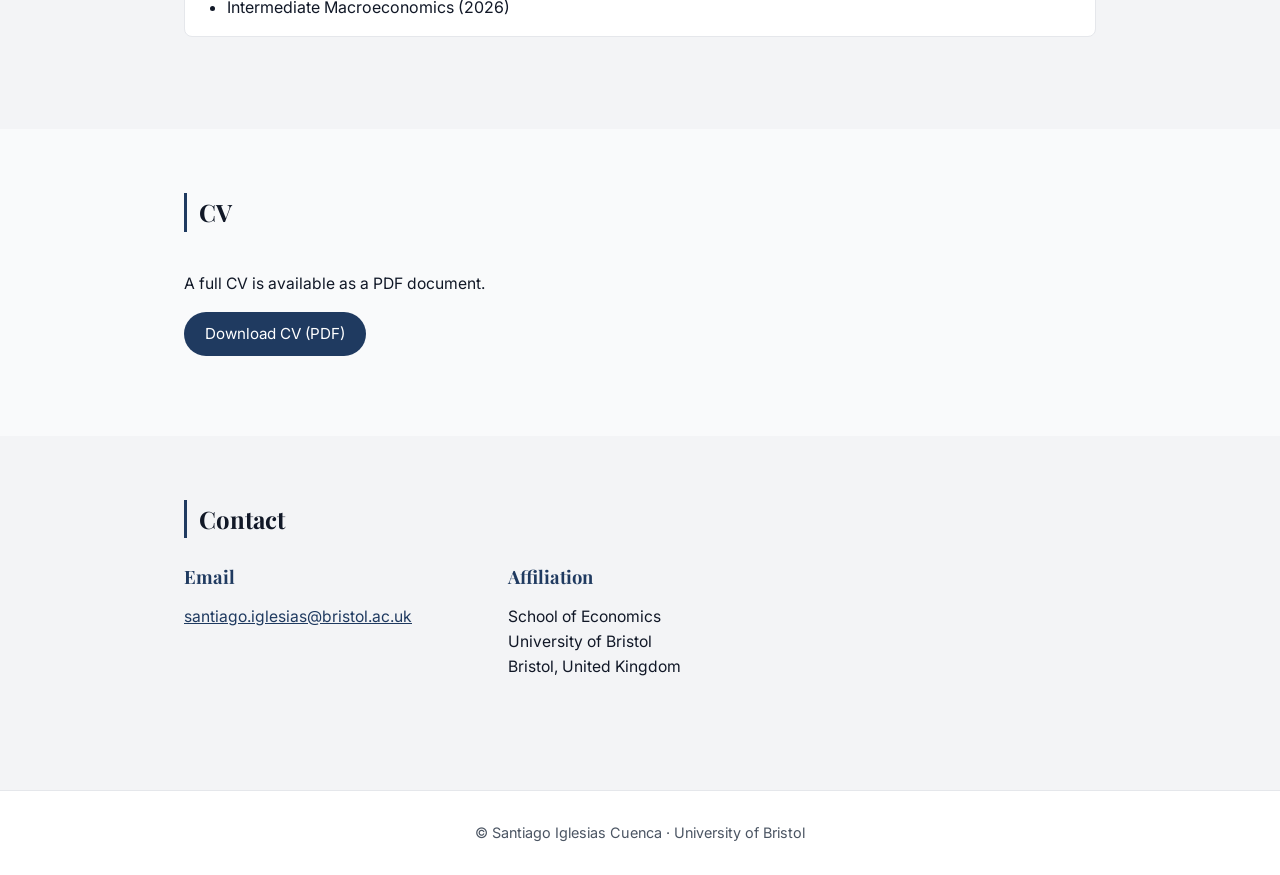
==== commit 98ac0783: "Fix HTML formatting and update content" ====
--- a/index.html
+++ b/index.html
@@ -98,7 +98,7 @@
               </p>
             </li>
             <li class="research-item">
-              <h4 class="research-title">Optimal Public Procurement Allocation: Balancing Sectoral Productivity and Competition</h4>
+              <h4 class="research-title">Optimal Public Procurement Allocation: Balancing Sectoral Productivity and Competition (<a href="assets/files/Draft_proccomp.pdf" target="_blank" rel="noopener noreferrer">pdf</a>)</h4>
               <p class="research-meta">
                 With
                 <a href="https://sites.google.com/site/grassibasile/"
@@ -110,7 +110,12 @@
                 rel="noopener noreferrer">Manuel Lleonart-Anguix</a>
                 </p>
               <p class="research-abstract">
-               This paper examines how governments should allocate public procurement contracts, studying the trade-off between productive efficiency and competition and its implications for prices and welfare. 
+              This paper analyzes the optimal allocation of public procurement contracts in an oligopolistic economy. We develop a model in which a welfare-maximizing government selects its
+              procurement strategy given an exogenous level of real public expenditure. Awarding procurement contracts alters market dynamics by affecting the markups of winning firms. While
+              allocating contracts to the most productive firms seems optimal when considered in isolation, this strategy may not maximize welfare once sectoral and aggregate interactions are taken
+              into account. The optimal allocation depends on the relative elasticities of substitution within and across sectors, as well as on the within sector dispersion of firm productivities.
+              Under empirically plausible conditions, a more balanced distribution of contracts—rather than concentrating them among the most efficient firms—can enhance welfare. These findings
+              highlight the role of procurement policy in shaping market structure, firm-level markups, and overall economic performance.
               </p>
             </li>
 
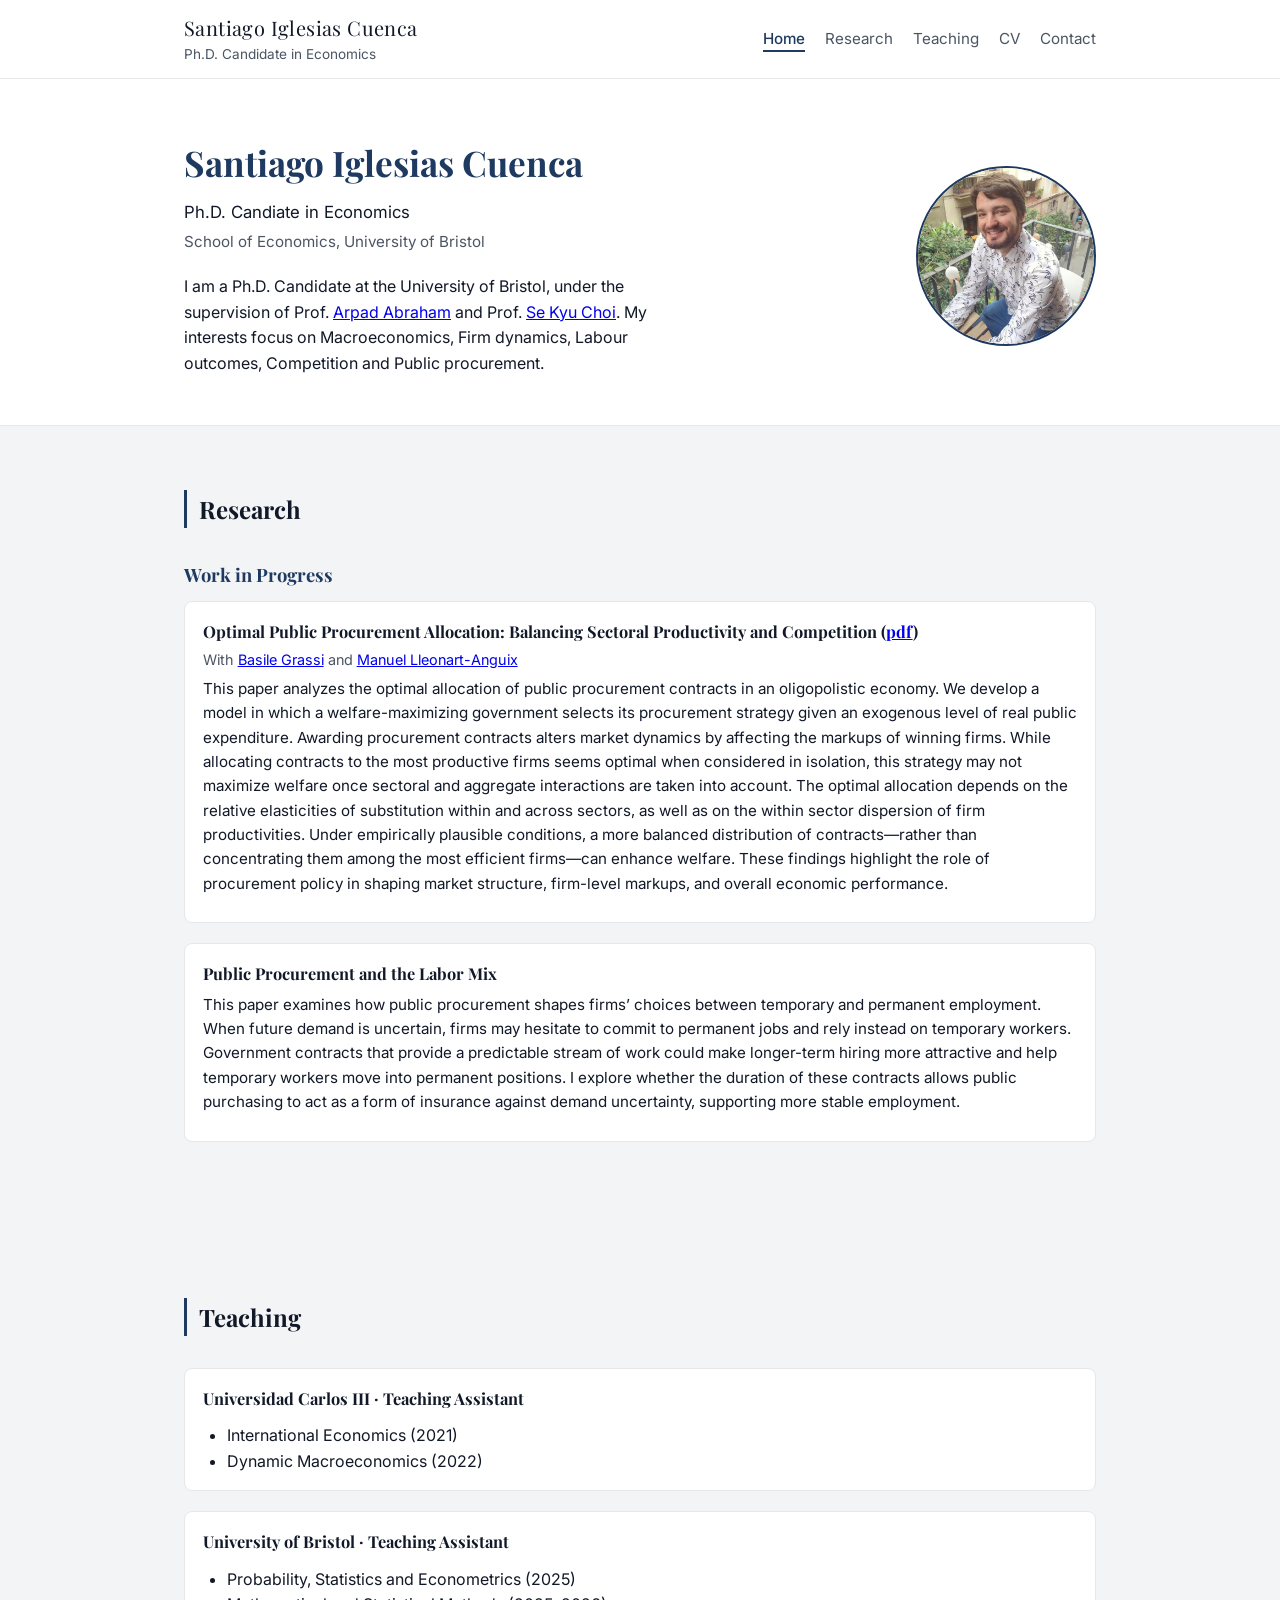
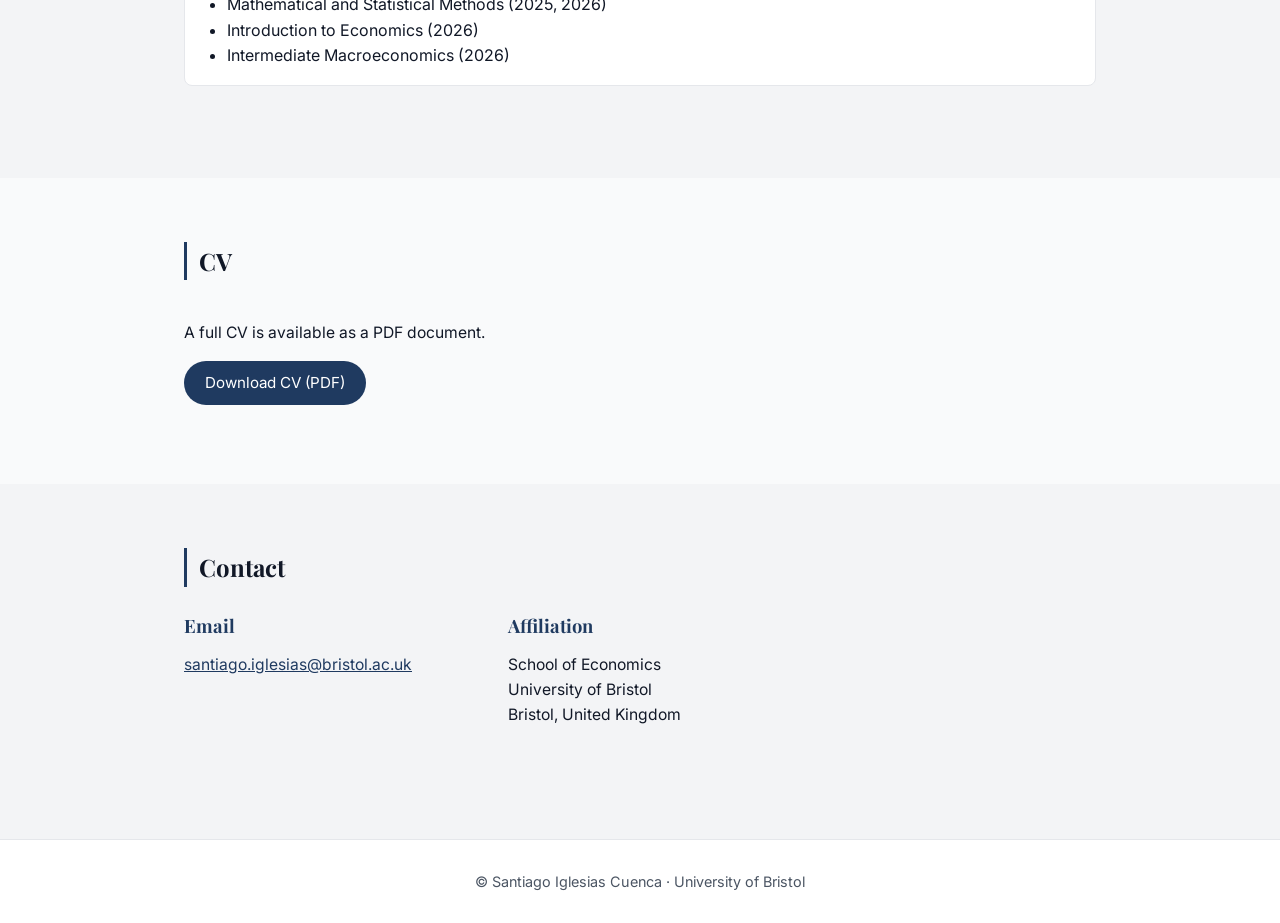
==== commit 28123ec0: "Fix HTML encoding issues in index.html" ====
--- a/index.html
+++ b/index.html
@@ -91,13 +91,6 @@
           <h3 class="subsection-title">Work in Progress</h3>
           <ul class="research-list">
             <li class="research-item">
-              <h4 class="research-title">Public Procurement and the Labor Mix</h4>
-              <p class="research-meta"></p>
-              <p class="research-abstract">
-                This paper examines how firms shape their labor mix choices when they receive Public procurement contracts. In particular, I study whether the Government could potentially use these contracts as a risk-insurance mechanism against future demand uncertainty. 
-              </p>
-            </li>
-            <li class="research-item">
               <h4 class="research-title">Optimal Public Procurement Allocation: Balancing Sectoral Productivity and Competition (<a href="assets/files/Draft_proccomp.pdf" target="_blank" rel="noopener noreferrer">pdf</a>)</h4>
               <p class="research-meta">
                 With
@@ -118,9 +111,16 @@
               highlight the role of procurement policy in shaping market structure, firm-level markups, and overall economic performance.
               </p>
             </li>
-
-            
-          </ul>
+            <li class="research-item">
+              <h4 class="research-title">Public Procurement and the Labor Mix</h4>
+              <p class="research-meta"></p>
+              <p class="research-abstract">
+                This paper examines how public procurement shapes firms’ choices between temporary and permanent employment. When future demand is uncertain, firms may hesitate to commit to permanent jobs 
+                and rely instead on temporary workers. Government contracts that provide a predictable stream of work could make longer-term hiring more attractive and help temporary workers move into 
+                permanent positions. I explore whether the duration of these contracts allows public purchasing to act as a form of insurance against demand uncertainty, supporting more stable employment. 
+              </p>
+            </li>
+            </ul>
         </div>
       </div>
     </section>
